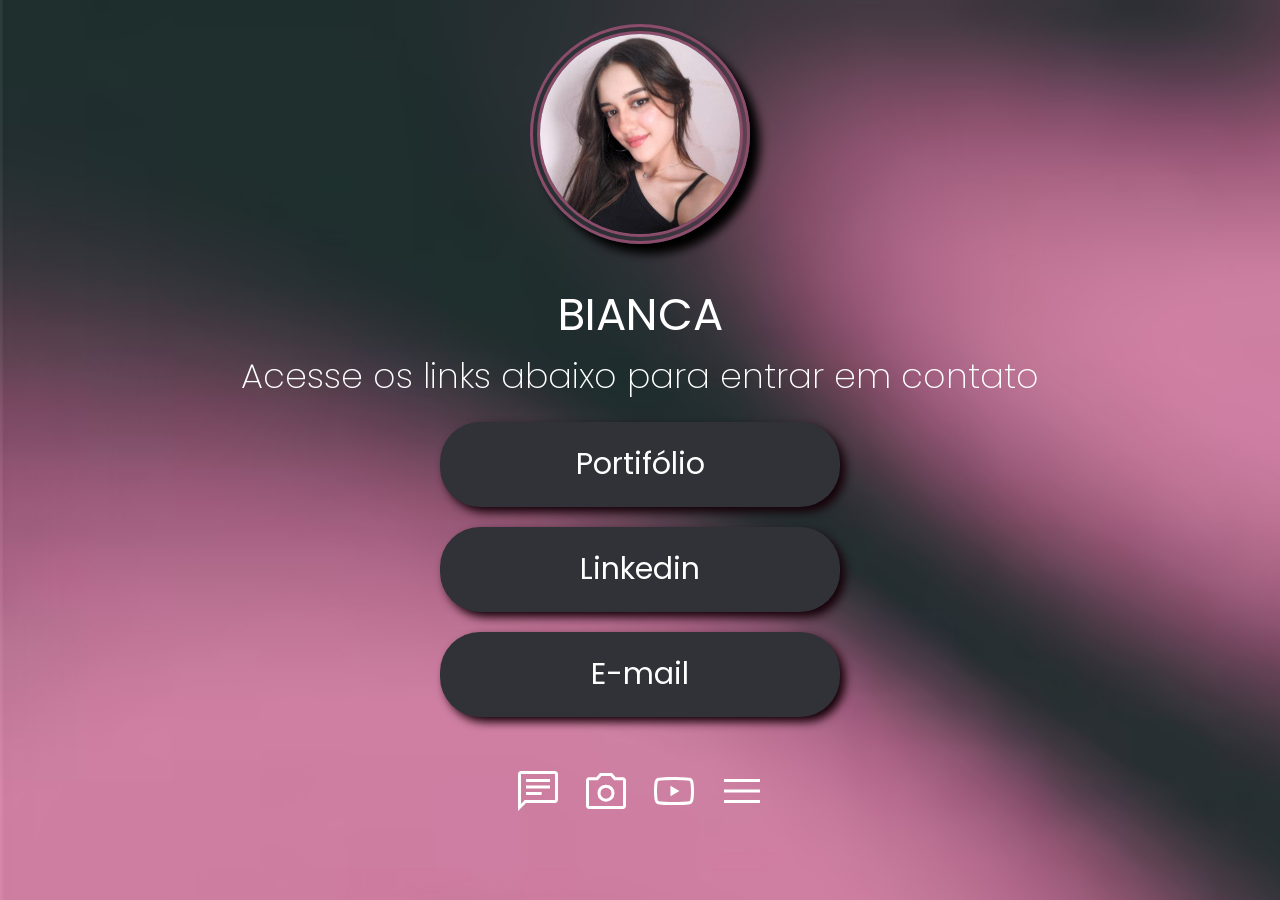
==== index.html @ 17b9db4c "Introdução JS" ====
<!DOCTYPE html>

<html lang="pt-br">

<head>
 
    <meta charset="UTF-8">
    <meta name="viewport" content="width=device-width, initial-scale=1.0">
 
    <title> Método SV </title>
 
    <link rel="stylesheet" href="CSS/estilo.css">
 
    <link rel="stylesheet" href="https://fonts.googleapis.com/css2?family=Material+Symbols+Outlined:opsz,wght,FILL,GRAD@20..48,100..700,0..1,-50..200&icon_names=chat%22" />
 
</head>
 
<body>
 
    <header>
 
        <section>
 
            <!-- Tag de imagem-->
 
            <figure>
                <img id="Uni" src="Recursos/IMG/Mídia (1).jpg" alt="Foto de perfil">
            </figure>
 
        </section>
 
        <section>
 
            <h1 class="titulos"> BIANCA </h1>
            <h2 class="titulos"> Acesse os links abaixo para entrar em contato </h2>

 
        </section>
 
 
    </header>


    <main>
 
        <nav>
            <section>
 
                <a href=""> <button class="botao"> Portifólio </button>
                
 
            </section>
 
            <section>
 
                <a href=""> <button class="botao"> Linkedin </button>
 
            </section>
 
            <section>
               
                <a href=""> <button class="botao"> E-mail </button>
 
 
            </section>
        </nav>
 
    </main>
 
    <footer>
 
        <nav id="rodape">
 
            <section class="icones">
 
                <svg xmlns="http://www.w3.org/2000/svg" height="48px" viewBox="0 -960 960 960" width="48px" fill="#FFFFFF"><path d="M240-399h313v-60H240v60Zm0-130h480v-60H240v60Zm0-130h480v-60H240v60ZM80-80v-740q0-24 18-42t42-18h680q24 0 42 18t18 42v520q0 24-18 42t-42 18H240L80-80Zm134-220h606v-520H140v600l74-80Zm-74 0v-520 520Z"/></svg>
                
            </section>
 
            <section class="icones">
 
                <svg xmlns="http://www.w3.org/2000/svg" height="48px" viewBox="0 -960 960 960" width="48px" fill="#FFFFFF"><path d="M479.5-267q72.5 0 121.5-49t49-121.5q0-72.5-49-121T479.5-607q-72.5 0-121 48.5t-48.5 121q0 72.5 48.5 121.5t121 49Zm0-60q-47.5 0-78.5-31.5t-31-79q0-47.5 31-78.5t78.5-31q47.5 0 79 31t31.5 78.5q0 47.5-31.5 79t-79 31.5ZM140-120q-24 0-42-18t-18-42v-513q0-23 18-41.5t42-18.5h147l73-87h240l73 87h147q23 0 41.5 18.5T880-693v513q0 24-18.5 42T820-120H140Zm0-60h680v-513H645l-73-87H388l-73 87H140v513Zm340-257Z"/></svg>
 
            </section>
 
 
            <section class="icones">
 
                <svg xmlns="http://www.w3.org/2000/svg" height="48px" viewBox="0 -960 960 960" width="48px" fill="#FFFFFF"><path d="M480-200q-72 0-135-2-54-2-106.5-5.5T162-217q-24-7-41.5-24.5T97-283q-6-24-9.5-57.5T82-406q-2-36-2-74t2-75q2-31 5.5-64.5T97-677q6-24 23.5-41.5T162-743q24-6 76.5-9.5T345-758q63-2 135-2l41 .5q41 .5 94.5 2t106 5Q774-749 798-743q24 7 41.5 24.5T863-677q6 24 9.5 57.5T878-555q2 37 2 75t-2 74q-2 32-5.5 65.5T863-283q-6 24-23.5 41.5T798-217q-24 6-76.5 9.5t-106 5q-53.5 1.5-94.5 2l-41 .5Zm0-60q91 0 184-4t119-11q8-3 14-9.5t8-14.5q8-30 11.5-87t3.5-94q0-37-3.5-94.5T805-662q-2-8-8-14.5t-14-8.5q-26-7-119-11t-184-4q-91 0-184.5 4T177-685q-8 2-14 8.5t-8 14.5q-8 30-11.5 87.5T140-480q0 37 3.5 94t11.5 88q2 8 8 14t14 9q25 7 118.5 11t184.5 4Zm-71-115 180-105-180-105v210Zm71-105Z"/></svg>
 
            </section>
 
 
 
            <section class="icones">
 
                <svg xmlns="http://www.w3.org/2000/svg" height="48px" viewBox="0 -960 960 960" width="48px" fill="#FFFFFF"><path d="M120-240v-60h720v60H120Zm0-210v-60h720v60H120Zm0-210v-60h720v60H120Z"/></svg>
 
            </section>
        </nav>
 
 
    </footer>
   <script src="https://code.jquery.com/jquery-3.7.1.min.js"> </script>
   <script src="js/interatividade.js"> </script>
   
</body>
 
 
</html>







































</html>
---- CSS/estilo.css ----
@import url('https://fonts.googleapis.com/css2?family=Poppins:ital,wght@0,100;0,200;0,300;0,400;0,500;0,600;0,700;0,800;0,900;1,100;1,200;1,300;1,400;1,500;1,600;1,700;1,800;1,900&display=swap');
 
body{
   
    background-image: url("../Recursos/IMG/download.avif");
    background-size: 2000px ;
 
    display: flex;
    flex-direction: column;
    justify-content: center;
    align-items: center;
 
}
 
img#Uni{
 
width: 200px;
height: 200px;
 
border-radius: 200px;
border:10px double #8c4c6c; /*Engloba todos os de cima*/
 
box-shadow: 10px 10px 10px rgba(0, 0, 0, 3);
 
}
 
 
.titulos {
 
color: white;
text-align: center;
 
}
 
 
h1{
    font-size: 45px;
    font-family: "Poppins", sans-serif;
    font-weight: 400;
    font-style: normal;
    margin-bottom: 0px;
}
 
 
h2{
    font-size: 35px;
    font-family: "Poppins", sans-serif;
    font-weight: 250;
    font-style: normal;
 
    margin: 0px 0px 10px 0px;
}


 
figure{
   
display: flex;
justify-content: center;
 
 
}
 
 
.botao{
 
    background-color: #303237;
    color: white;
    font-family: "Poppins", sans-serif;
    border: none;
    font-size: 30px;
    margin:10px;
    padding: 20px;
    width: 400px;
    border-radius: 40px;
    box-shadow: 5px 5px 10px rgb(21, 1, 8);
    transition: 0.3s;
    cursor: pointer;
 
}
 
.botao:hover{
 
    background-color: #ba7093;
    font-size: 40px;
   
 
}
 
 
.material-symbols-outlined {
  font-variation-settings:
  'FILL' 0,
  'wght' 400,
  'GRAD' 0,
  'opsz' 24
 
}
 
#rodape{
 
    display: flex;
    margin-top: 30px ;
}
 
.icones{
 
margin: 10px;
 
}
 
svg:hover{
 
    fill:#8c4c6c;
    cursor: pointer;
 
    transform: scale(1.2);
 
 
    }
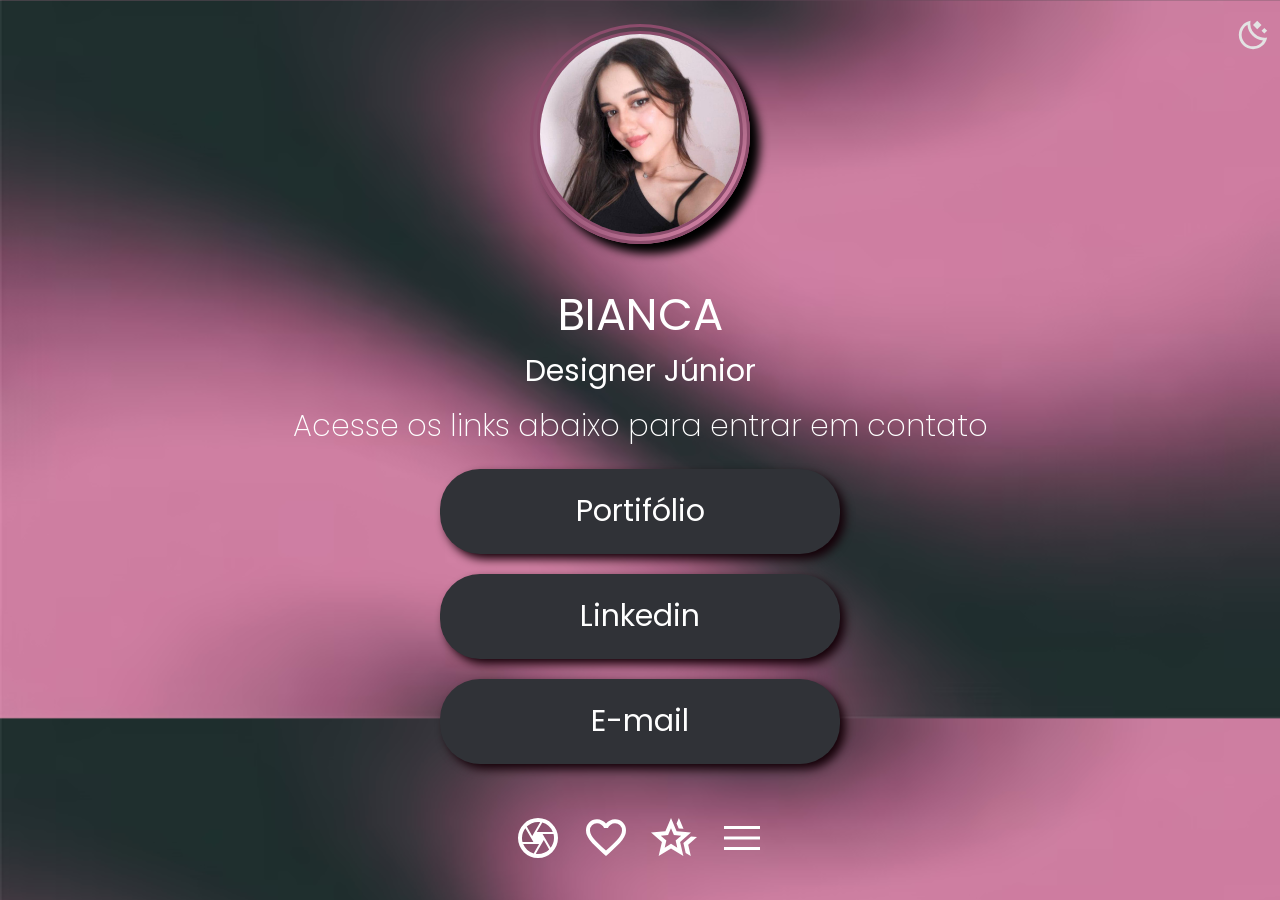
==== commit d1ee13df: "Iniciação do modo escuro" ====
--- a/index.html
+++ b/index.html
@@ -32,8 +32,8 @@
         <section>
  
             <h1 class="titulos"> BIANCA </h1>
-            <h2 class="titulos"> Acesse os links abaixo para entrar em contato </h2>
-
+            <h2 id="subtitulo" class="titulos">  Designer Júnior </h2>
+            <h3 class="titulos"> Acesse os links abaixo para entrar em contato </h3>
  
         </section>
  
@@ -46,20 +46,20 @@
         <nav>
             <section>
  
-                <a href=""> <button class="botao"> Portifólio </button>
+                <a href=""> <button class="botao"> Portifólio </button> </a>
                 
  
             </section>
  
             <section>
  
-                <a href=""> <button class="botao"> Linkedin </button>
+                <a href=""> <button class="botao"> Linkedin </button> </a>
  
             </section>
  
             <section>
                
-                <a href=""> <button class="botao"> E-mail </button>
+                <a href=""> <button class="botao"> E-mail </button> </a>
  
  
             </section>
@@ -73,21 +73,22 @@
  
             <section class="icones">
  
-                <svg xmlns="http://www.w3.org/2000/svg" height="48px" viewBox="0 -960 960 960" width="48px" fill="#FFFFFF"><path d="M240-399h313v-60H240v60Zm0-130h480v-60H240v60Zm0-130h480v-60H240v60ZM80-80v-740q0-24 18-42t42-18h680q24 0 42 18t18 42v520q0 24-18 42t-42 18H240L80-80Zm134-220h606v-520H140v600l74-80Zm-74 0v-520 520Z"/></svg>
-                
+                <svg xmlns="http://www.w3.org/2000/svg" height="48px" viewBox="0 -960 960 960" width="48px" fill="#FFFFFF"><path d="M456-600h320q-27-69-82.5-118.5T566-788L456-600Zm-92 80 160-276q-11-2-22-3t-22-1q-66 0-123 25t-101 67l108 188ZM170-400h218L228-676q-32 41-50 90.5T160-480q0 21 2.5 40.5T170-400Zm224 228 108-188H184q27 69 82.5 118.5T394-172Zm86 12q66 0 123-25t101-67L596-440 436-164q11 2 21.5 3t22.5 1Zm252-124q32-41 50-90.5T800-480q0-21-2.5-40.5T790-560H572l160 276ZM480-480Zm0 400q-82 0-155-31.5t-127.5-86Q143-252 111.5-325T80-480q0-83 31.5-155.5t86-127Q252-817 325-848.5T480-880q83 0 155.5 31.5t127 86q54.5 54.5 86 127T880-480q0 82-31.5 155t-86 127.5q-54.5 54.5-127 86T480-80Z"/></svg>                
+            
             </section>
  
             <section class="icones">
  
-                <svg xmlns="http://www.w3.org/2000/svg" height="48px" viewBox="0 -960 960 960" width="48px" fill="#FFFFFF"><path d="M479.5-267q72.5 0 121.5-49t49-121.5q0-72.5-49-121T479.5-607q-72.5 0-121 48.5t-48.5 121q0 72.5 48.5 121.5t121 49Zm0-60q-47.5 0-78.5-31.5t-31-79q0-47.5 31-78.5t78.5-31q47.5 0 79 31t31.5 78.5q0 47.5-31.5 79t-79 31.5ZM140-120q-24 0-42-18t-18-42v-513q0-23 18-41.5t42-18.5h147l73-87h240l73 87h147q23 0 41.5 18.5T880-693v513q0 24-18.5 42T820-120H140Zm0-60h680v-513H645l-73-87H388l-73 87H140v513Zm340-257Z"/></svg>
- 
+                
+                <svg xmlns="http://www.w3.org/2000/svg" height="48px" viewBox="0 -960 960 960" width="48px" fill="#FFFFFF"><path d="m480-120-58-52q-101-91-167-157T150-447.5Q111-500 95.5-544T80-634q0-94 63-157t157-63q52 0 99 22t81 62q34-40 81-62t99-22q94 0 157 63t63 157q0 46-15.5 90T810-447.5Q771-395 705-329T538-172l-58 52Zm0-108q96-86 158-147.5t98-107q36-45.5 50-81t14-70.5q0-60-40-100t-100-40q-47 0-87 26.5T518-680h-76q-15-41-55-67.5T300-774q-60 0-100 40t-40 100q0 35 14 70.5t50 81q36 45.5 98 107T480-228Zm0-273Z"/></svg>            
+            
             </section>
  
  
             <section class="icones">
  
-                <svg xmlns="http://www.w3.org/2000/svg" height="48px" viewBox="0 -960 960 960" width="48px" fill="#FFFFFF"><path d="M480-200q-72 0-135-2-54-2-106.5-5.5T162-217q-24-7-41.5-24.5T97-283q-6-24-9.5-57.5T82-406q-2-36-2-74t2-75q2-31 5.5-64.5T97-677q6-24 23.5-41.5T162-743q24-6 76.5-9.5T345-758q63-2 135-2l41 .5q41 .5 94.5 2t106 5Q774-749 798-743q24 7 41.5 24.5T863-677q6 24 9.5 57.5T878-555q2 37 2 75t-2 74q-2 32-5.5 65.5T863-283q-6 24-23.5 41.5T798-217q-24 6-76.5 9.5t-106 5q-53.5 1.5-94.5 2l-41 .5Zm0-60q91 0 184-4t119-11q8-3 14-9.5t8-14.5q8-30 11.5-87t3.5-94q0-37-3.5-94.5T805-662q-2-8-8-14.5t-14-8.5q-26-7-119-11t-184-4q-91 0-184.5 4T177-685q-8 2-14 8.5t-8 14.5q-8 30-11.5 87.5T140-480q0 37 3.5 94t11.5 88q2 8 8 14t14 9q25 7 118.5 11t184.5 4Zm-71-115 180-105-180-105v210Zm71-105Z"/></svg>
- 
+                <svg xmlns="http://www.w3.org/2000/svg" height="48px" viewBox="0 -960 960 960" width="48px" fill="#FFFFFF"><path d="m668-380 152-130 120 10-176 153 52 227-102-62-46-198Zm-94-292-42-98 46-110 92 217-96-9ZM294-287l126-76 126 77-33-144 111-96-146-13-58-136-58 135-146 13 111 97-33 143ZM173-120l65-281L20-590l288-25 112-265 112 265 288 25-218 189 65 281-247-149-247 149Zm247-340Z"/></svg> 
+            
             </section>
  
  
@@ -101,6 +102,15 @@
  
  
     </footer>
+
+    <section id="modoEscuro">
+
+        <svg xmlns="http://www.w3.org/2000/svg" height="34px" viewBox="0 -960 960 960" width="34px" fill="#e3e3e3"><path d="M600-640 480-760l120-120 120 120-120 120Zm200 120-80-80 80-80 80 80-80 80ZM483-80q-84 0-157.5-32t-128-86.5Q143-253 111-326.5T79-484q0-146 93-257.5T409-880q-18 99 11 193.5T520-521q71 71 165.5 100T879-410q-26 144-138 237T483-80Zm0-80q88 0 163-44t118-121q-86-8-163-43.5T463-465q-61-61-97-138t-43-163q-77 43-120.5 118.5T159-484q0 135 94.5 229.5T483-160Zm-20-305Z"/></svg>
+
+    </section>
+
+
+
    <script src="https://code.jquery.com/jquery-3.7.1.min.js"> </script>
    <script src="js/interatividade.js"> </script>
    
--- a/CSS/estilo.css
+++ b/CSS/estilo.css
@@ -3,7 +3,7 @@
 body{
    
     background-image: url("../Recursos/IMG/download.avif");
-    background-size: 2000px ;
+    background-size: 100% ;
  
     display: flex;
     flex-direction: column;
@@ -43,13 +43,23 @@
  
  
 h2{
-    font-size: 35px;
+    font-size: 30px;
+    font-family: "Poppins", sans-serif;
+    font-weight: 400;
+    font-style: normal;
+ 
+    margin: 0px 0px 10px 0px;
+}
+
+h3{
+    font-size: 30px;
     font-family: "Poppins", sans-serif;
     font-weight: 250;
     font-style: normal;
  
     margin: 0px 0px 10px 0px;
 }
+
 
 
  
@@ -111,10 +121,19 @@
  
 svg:hover{
  
-    fill:#8c4c6c;
+    fill:#303237;
     cursor: pointer;
  
     transform: scale(1.2);
  
  
-    }+}
+
+#modoEscuro{
+
+     position: absolute;
+     top:2%;
+     right: 10px;
+
+}
+
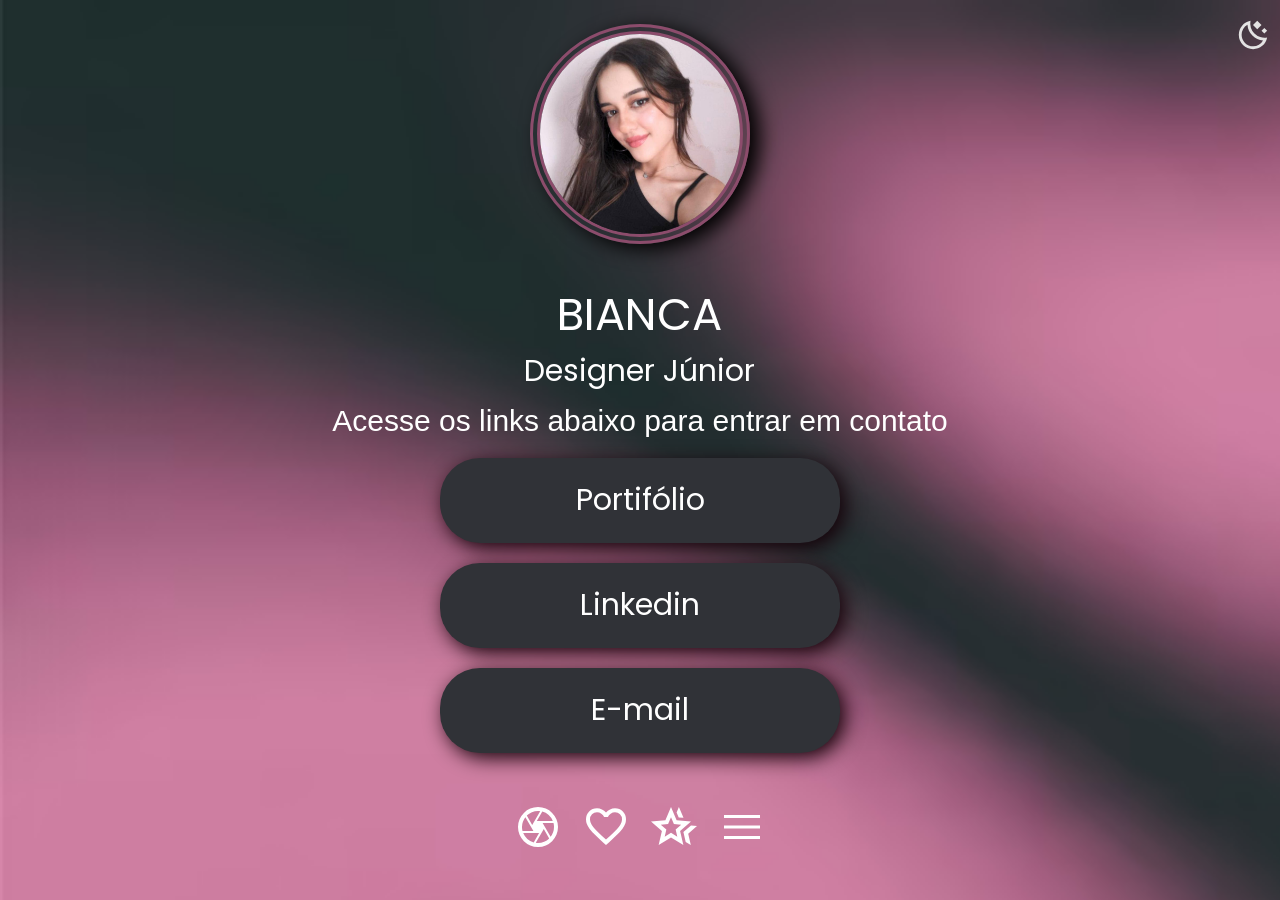
==== commit d148647f: "Add files via upload Atualização do modo escuro" ====
--- a/index.html
+++ b/index.html
@@ -24,7 +24,7 @@
             <!-- Tag de imagem-->
  
             <figure>
-                <img id="Uni" src="Recursos/IMG/Mídia (1).jpg" alt="Foto de perfil">
+                <img id="Bianca" src="Recursos/IMG/Mídia (1).jpg" alt="Foto de perfil">
             </figure>
  
         </section>
--- a/CSS/estilo.css
+++ b/CSS/estilo.css
@@ -3,7 +3,7 @@
 body{
    
     background-image: url("../Recursos/IMG/download.avif");
-    background-size: 100% ;
+    background-size: 2000px;
  
     display: flex;
     flex-direction: column;
@@ -12,7 +12,7 @@
  
 }
  
-img#Uni{
+img#Bianca{
  
 width: 200px;
 height: 200px;
@@ -20,7 +20,7 @@
 border-radius: 200px;
 border:10px double #8c4c6c; /*Engloba todos os de cima*/
  
-box-shadow: 10px 10px 10px rgba(0, 0, 0, 3);
+box-shadow: 10px 5px 20px rgba(0, 0, 0, 3);
  
 }
  
@@ -54,7 +54,7 @@
 h3{
     font-size: 30px;
     font-family: "Poppins", sans-serif;
-    font-weight: 250;
+    font-weight: 350;
     font-style: normal;
  
     margin: 0px 0px 10px 0px;
@@ -83,7 +83,7 @@
     padding: 20px;
     width: 400px;
     border-radius: 40px;
-    box-shadow: 5px 5px 10px rgb(21, 1, 8);
+    box-shadow: 5px 5px 20px rgb(21, 1, 8);
     transition: 0.3s;
     cursor: pointer;
  
